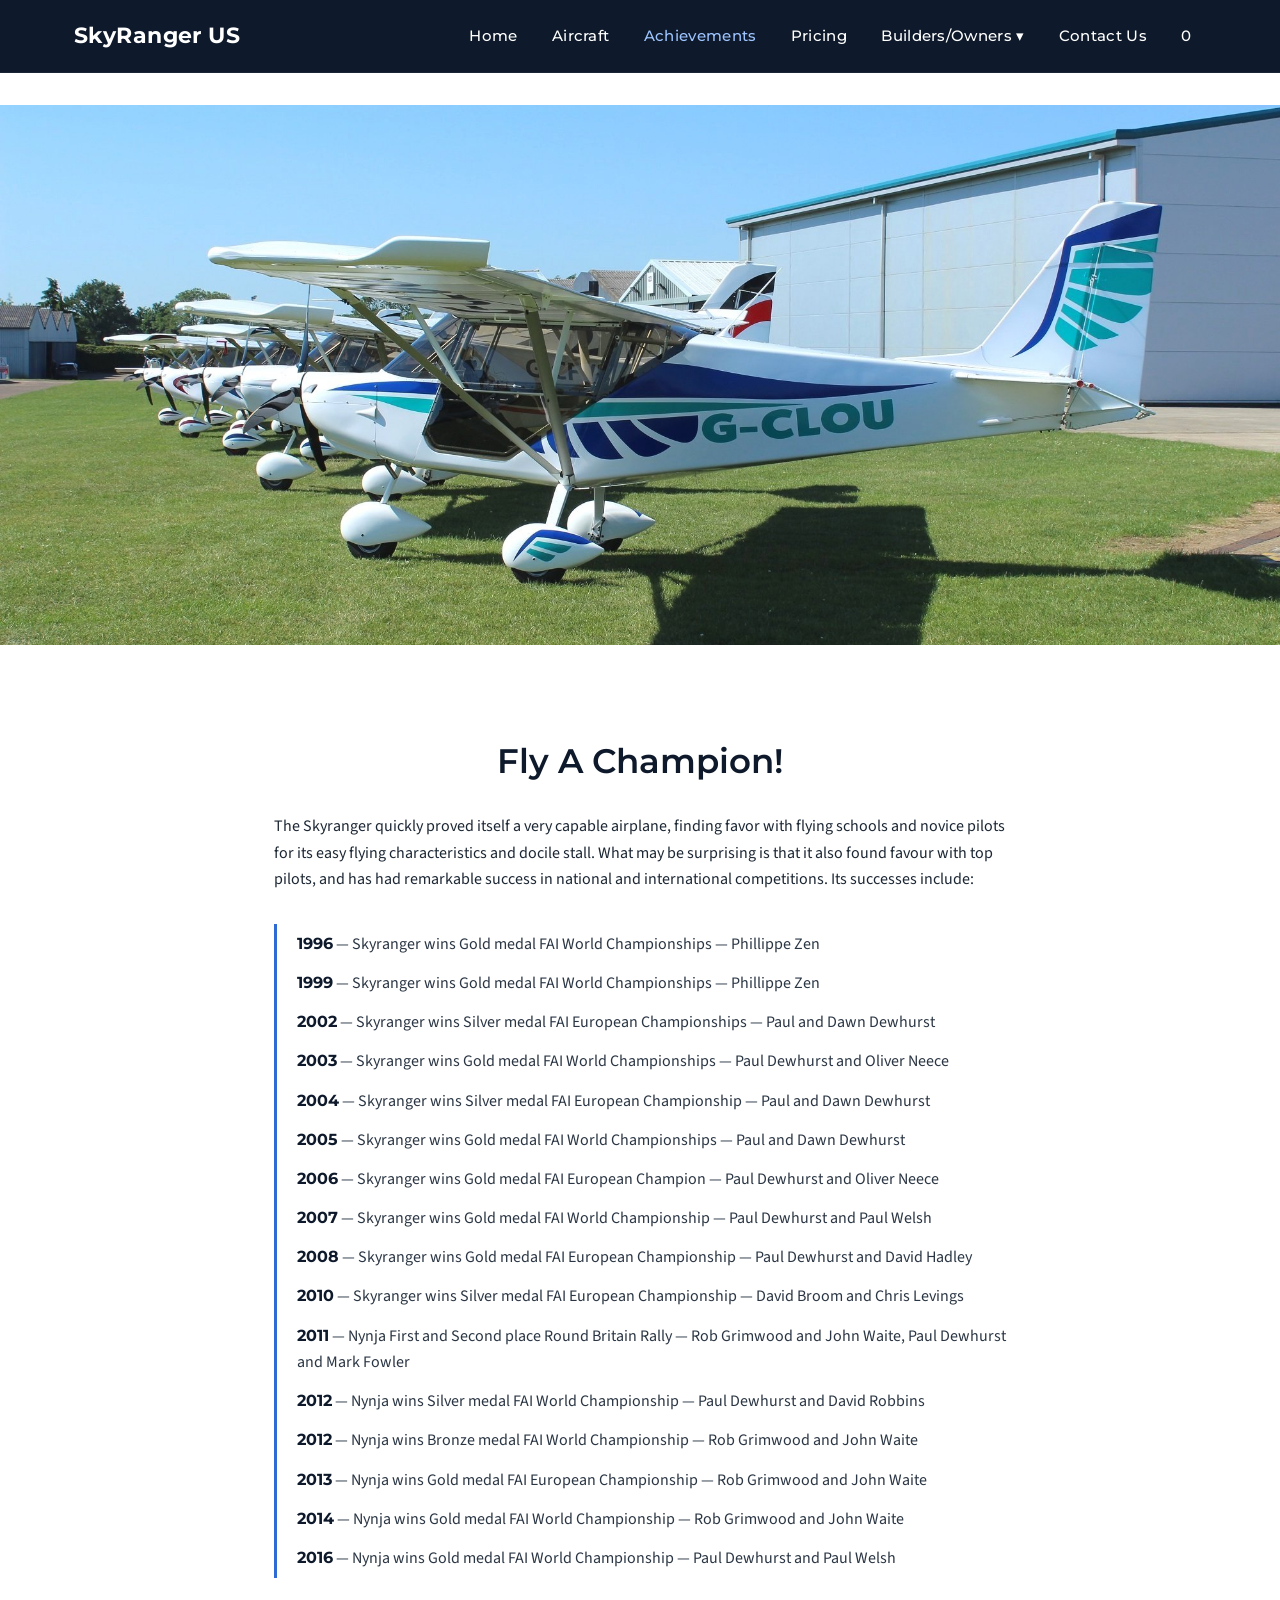
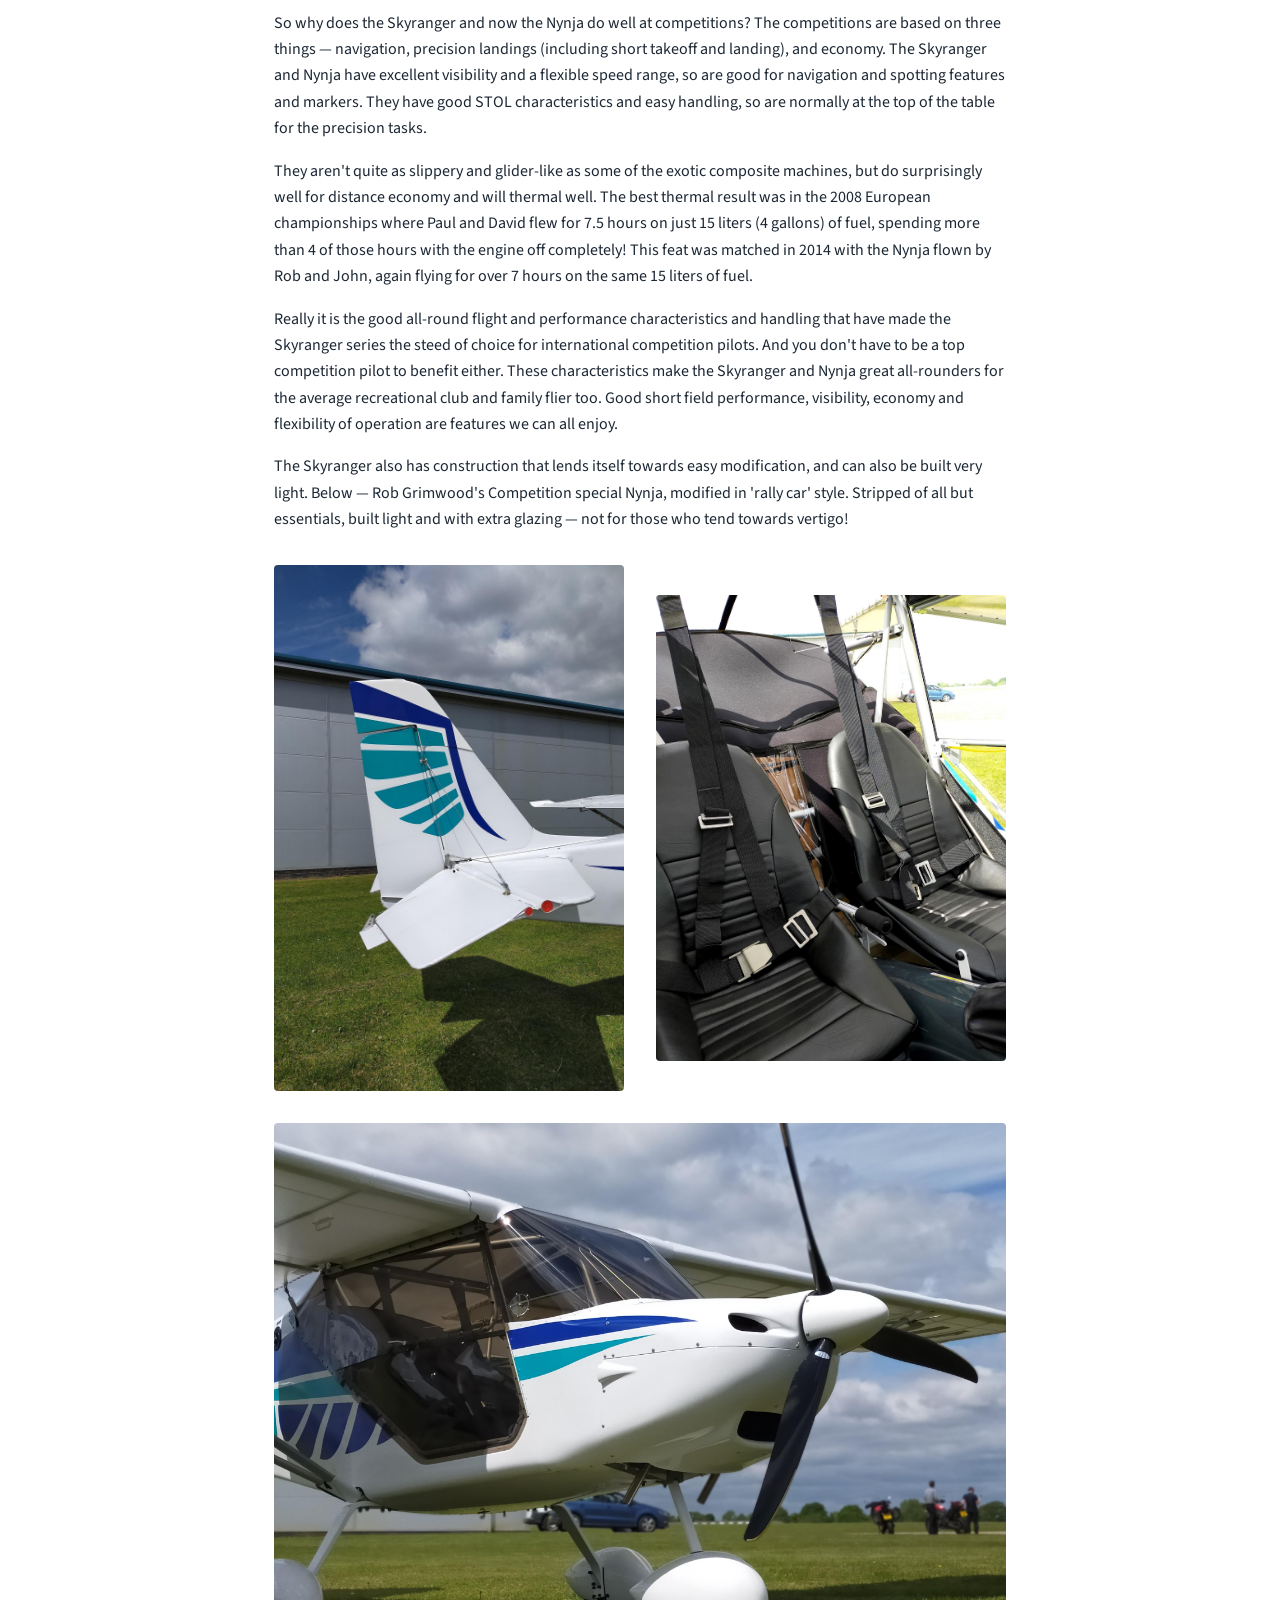
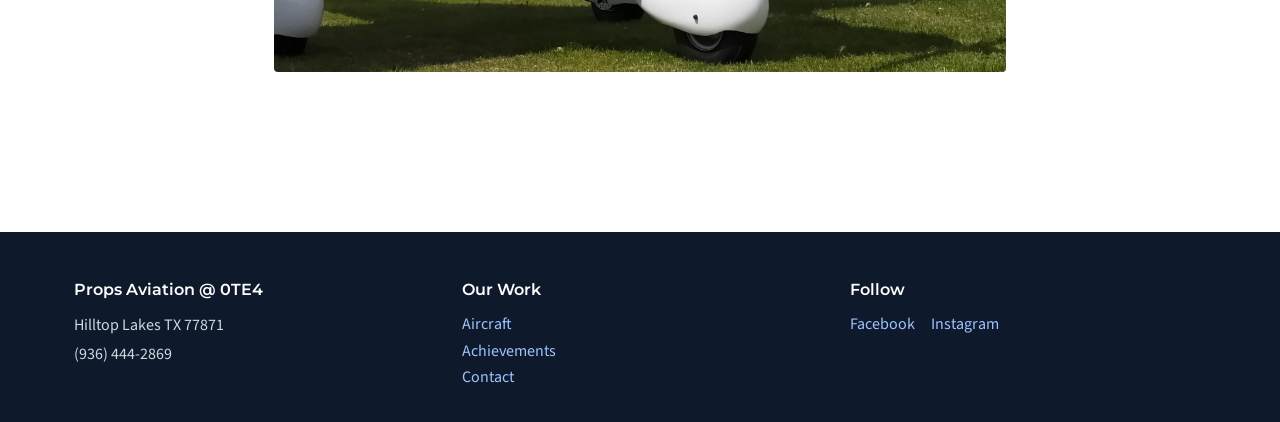
==== achievements.html @ 7553a9bb "Initial SkyRanger US website" ====
<!DOCTYPE html>
<html lang="en">
<head>
<meta charset="UTF-8">
<meta name="viewport" content="width=device-width, initial-scale=1.0">
<title>Achievements — SkyRanger US</title>
  <link rel="icon" type="image/png" sizes="32x32" href="assets/favicon.png">
  <link rel="apple-touch-icon" href="assets/favicon.png">
<link rel="stylesheet" href="assets/style.css?v=4">
</head>
<body>

<nav class="navbar">
  <div class="nav-inner">
    <a href="index.html" class="logo">SkyRanger US</a>
    <button class="nav-hamburger" aria-label="Menu"><span></span><span></span><span></span></button>
    <ul class="nav-links">
      <li><a href="index.html">Home</a></li>
      <li><a href="aircraft.html">Aircraft</a></li>
      <li><a href="achievements.html">Achievements</a></li>
      <li><a href="configure.html">Pricing</a></li>
      <li class="dropdown">
        <span>Builders/Owners ▾</span>
        <ul class="submenu">
          <li><a href="builder-logs.html">Builder Logs</a></li>
          <li><a href="videos.html">Videos</a></li>
          <li><a href="demo-skyranger-ninja.html">Demo Skyranger Ninja</a></li>
          <li><a href="dick-halls-v-max.html">Dick Hall's V-MAX</a></li>
        </ul>
      </li>
      <li><a href="contact-us.html">Contact Us</a></li>
      <li><a href="#" class="cart">0</a></li>
    </ul>
  </div>
</nav>

<section class="img-wide" style="padding:0;">
  <img src="assets/IMG_8599.jpg" alt="SkyRanger champion" style="width:100%;border-radius:0;">
</section>

<section class="section">
  <div class="container section-narrow">
    <h2 class="section-title">Fly A Champion!</h2>

    <p>The Skyranger quickly proved itself a very capable airplane, finding favor with flying schools and novice pilots for its easy flying characteristics and docile stall. What may be surprising is that it also found favour with top pilots, and has had remarkable success in national and international competitions. Its successes include:</p>

    <ul class="medals">
      <li><strong>1996</strong> — Skyranger wins Gold medal FAI World Championships — Phillippe Zen</li>
      <li><strong>1999</strong> — Skyranger wins Gold medal FAI World Championships — Phillippe Zen</li>
      <li><strong>2002</strong> — Skyranger wins Silver medal FAI European Championships — Paul and Dawn Dewhurst</li>
      <li><strong>2003</strong> — Skyranger wins Gold medal FAI World Championships — Paul Dewhurst and Oliver Neece</li>
      <li><strong>2004</strong> — Skyranger wins Silver medal FAI European Championship — Paul and Dawn Dewhurst</li>
      <li><strong>2005</strong> — Skyranger wins Gold medal FAI World Championships — Paul and Dawn Dewhurst</li>
      <li><strong>2006</strong> — Skyranger wins Gold medal FAI European Champion — Paul Dewhurst and Oliver Neece</li>
      <li><strong>2007</strong> — Skyranger wins Gold medal FAI World Championship — Paul Dewhurst and Paul Welsh</li>
      <li><strong>2008</strong> — Skyranger wins Gold medal FAI European Championship — Paul Dewhurst and David Hadley</li>
      <li><strong>2010</strong> — Skyranger wins Silver medal FAI European Championship — David Broom and Chris Levings</li>
      <li><strong>2011</strong> — Nynja First and Second place Round Britain Rally — Rob Grimwood and John Waite, Paul Dewhurst and Mark Fowler</li>
      <li><strong>2012</strong> — Nynja wins Silver medal FAI World Championship — Paul Dewhurst and David Robbins</li>
      <li><strong>2012</strong> — Nynja wins Bronze medal FAI World Championship — Rob Grimwood and John Waite</li>
      <li><strong>2013</strong> — Nynja wins Gold medal FAI European Championship — Rob Grimwood and John Waite</li>
      <li><strong>2014</strong> — Nynja wins Gold medal FAI World Championship — Rob Grimwood and John Waite</li>
      <li><strong>2016</strong> — Nynja wins Gold medal FAI World Championship — Paul Dewhurst and Paul Welsh</li>
    </ul>

    <p>So why does the Skyranger and now the Nynja do well at competitions? The competitions are based on three things — navigation, precision landings (including short takeoff and landing), and economy. The Skyranger and Nynja have excellent visibility and a flexible speed range, so are good for navigation and spotting features and markers. They have good STOL characteristics and easy handling, so are normally at the top of the table for the precision tasks.</p>

    <p>They aren't quite as slippery and glider-like as some of the exotic composite machines, but do surprisingly well for distance economy and will thermal well. The best thermal result was in the 2008 European championships where Paul and David flew for 7.5 hours on just 15 liters (4 gallons) of fuel, spending more than 4 of those hours with the engine off completely! This feat was matched in 2014 with the Nynja flown by Rob and John, again flying for over 7 hours on the same 15 liters of fuel.</p>

    <p>Really it is the good all-round flight and performance characteristics and handling that have made the Skyranger series the steed of choice for international competition pilots. And you don't have to be a top competition pilot to benefit either. These characteristics make the Skyranger and Nynja great all-rounders for the average recreational club and family flier too. Good short field performance, visibility, economy and flexibility of operation are features we can all enjoy.</p>

    <p>The Skyranger also has construction that lends itself towards easy modification, and can also be built very light. Below — Rob Grimwood's Competition special Nynja, modified in 'rally car' style. Stripped of all but essentials, built light and with extra glazing — not for those who tend towards vertigo!</p>

    <div class="two-col mt-2">
      <img src="assets/11.jpg" alt="Rob Grimwood's competition Nynja">
      <img src="assets/5.jpg" alt="Competition Nynja detail">
    </div>
    <div class="img-wide">
      <img src="assets/22.jpg" alt="Competition Nynja">
    </div>
  </div>
</section>

<footer class="site-footer">
  <div class="container">
    <div>
      <h4>Props Aviation @ 0TE4</h4>
      <div class="addr">
        Hilltop Lakes TX 77871<br>
        (936) 444-2869
      </div>
    </div>
    <div>
      <h4>Our Work</h4>
      <a href="aircraft.html">Aircraft</a><br>
      <a href="achievements.html">Achievements</a><br>
      <a href="contact-us.html">Contact</a>
    </div>
    <div>
      <h4>Follow</h4>
      <div class="social">
        <a href="https://www.facebook.com/skyrangerus" target="_blank" rel="noopener">Facebook</a>
        <a href="https://www.instagram.com/skyrangerus/" target="_blank" rel="noopener">Instagram</a>
      </div>
    </div>
  </div>
</footer>

<script src="assets/main.js"></script>
</body>
</html>
---- assets/style.css ----
/* ============================================
   SkyRanger US — clean Squarespace-style
   ============================================ */

@import url('https://fonts.googleapis.com/css2?family=Montserrat:wght@400;500;600;700&family=Source+Sans+3:wght@300;400;500;600;700&display=swap');

*, *::before, *::after { box-sizing: border-box; margin: 0; padding: 0; }

:root {
  --navy:        #0e1a2b;
  --navy-2:      #16233a;
  --accent:      #2f6bd3;
  --accent-dark: #22509f;
  --text:        #1c2734;
  --muted:       #5b6775;
  --line:        #e4e8ee;
  --bg:          #ffffff;
  --bg-alt:      #f6f7f9;
  --font-head:   'Montserrat', sans-serif;
  --font-body:   'Source Sans 3', 'Source Sans Pro', sans-serif;
  --max-w:       1180px;
  --radius:      4px;
  --shadow:      0 6px 24px rgba(14,26,43,0.10);
}

html { scroll-behavior: smooth; font-size: 16px; }
body {
  font-family: var(--font-body);
  color: var(--text);
  background: var(--bg);
  line-height: 1.65;
  -webkit-font-smoothing: antialiased;
}

img { display: block; max-width: 100%; height: auto; }

/* Sensible caps so images can't overflow the viewport on any device */
.section img,
.container img { max-width: 100%; height: auto; }
.section img:not(.raw):not(.gallery img) { max-height: 70vh; object-fit: contain; margin-left: auto; margin-right: auto; }

/* Content-flow images centered */
.content-img {
  display: block;
  max-width: 100%;
  max-height: 60vh;
  width: auto;
  height: auto;
  margin: 1.5rem auto;
  object-fit: contain;
}

a { color: var(--accent); text-decoration: none; transition: color 0.2s; }
a:hover { color: var(--accent-dark); }

ul, ol { list-style: none; }

h1, h2, h3, h4, h5 {
  font-family: var(--font-head);
  font-weight: 600;
  line-height: 1.2;
  color: var(--navy);
  letter-spacing: 0;
}
h1 { font-size: clamp(2rem, 4.5vw, 3rem); font-weight: 700; }
h2 { font-size: clamp(1.5rem, 3vw, 2.1rem); }
h3 { font-size: clamp(1.2rem, 2.2vw, 1.55rem); }
h4 { font-size: 1.1rem; }

p { margin-bottom: 1rem; }
p:last-child { margin-bottom: 0; }

.container { width: 100%; max-width: var(--max-w); margin: 0 auto; padding: 0 1.5rem; }

/* ---- Navbar ---- */
.navbar {
  position: sticky;
  top: 0;
  z-index: 100;
  background: var(--navy);
  color: #fff;
  border-bottom: 1px solid rgba(255,255,255,0.05);
}
.nav-inner {
  max-width: var(--max-w);
  margin: 0 auto;
  padding: 0 1.5rem;
  display: flex;
  align-items: center;
  justify-content: space-between;
  min-height: 72px;
}
.logo {
  font-family: var(--font-head);
  font-size: 1.35rem;
  font-weight: 700;
  color: #fff;
  letter-spacing: 0.02em;
}
.logo:hover { color: #fff; opacity: 0.85; }

.nav-links {
  display: flex;
  gap: 0.35rem;
  align-items: center;
  list-style: none;
}
.nav-links li { position: relative; }
.nav-links > li > a,
.nav-links > li > span {
  display: block;
  color: #fff;
  padding: 0.6rem 0.9rem;
  font-size: 0.95rem;
  font-weight: 500;
  font-family: var(--font-head);
  letter-spacing: 0.02em;
  cursor: pointer;
  transition: color 0.2s;
}
.nav-links > li > a:hover,
.nav-links > li > span:hover { color: #9dc4ff; }
.nav-links > li > a.active { color: #9dc4ff; }

.dropdown > .submenu {
  position: absolute;
  top: 100%;
  left: 0;
  min-width: 240px;
  background: var(--navy-2);
  padding: 0.5rem 0;
  border-top: 2px solid var(--accent);
  opacity: 0;
  visibility: hidden;
  transform: translateY(-4px);
  transition: opacity 0.18s ease, transform 0.18s ease, visibility 0.18s;
  box-shadow: var(--shadow);
  z-index: 10;
}
.dropdown:hover > .submenu,
.dropdown:focus-within > .submenu { opacity: 1; visibility: visible; transform: translateY(0); }
.submenu li a {
  display: block;
  padding: 0.55rem 1.1rem;
  color: #fff;
  font-family: var(--font-head);
  font-size: 0.9rem;
  font-weight: 500;
}
.submenu li a:hover { background: rgba(255,255,255,0.06); color: #9dc4ff; }

.cart { display: none; } /* No store — hide cart placeholder */

.nav-hamburger {
  display: none;
  flex-direction: column;
  gap: 4px;
  background: none;
  border: 0;
  cursor: pointer;
  padding: 8px;
}
.nav-hamburger span { display: block; width: 24px; height: 2px; background: #fff; transition: 0.2s; }

/* ---- Hero ---- */
/* ---- Hero uses <img> for proper aspect scaling ---- */
.hero {
  position: relative;
  width: 100%;
  color: #fff;
  overflow: hidden;
  background: var(--navy);
}
.hero-img {
  display: block;
  width: 100%;
  height: auto;
  max-height: 75vh;
  object-fit: contain;
  background: var(--navy);
}
.hero-content {
  position: absolute;
  inset: 0;
  z-index: 2;
  display: flex;
  flex-direction: column;
  align-items: center;
  justify-content: center;
  text-align: center;
  padding: 2rem 1.5rem;
  background: linear-gradient(rgba(10,20,35,0.20), rgba(10,20,35,0.55));
}

/* Variant: pin caption to bottom of hero image */
.hero.hero-bottom .hero-content {
  justify-content: flex-end;
  padding-bottom: 1.75rem;
  background: linear-gradient(rgba(10,20,35,0.00) 40%, rgba(10,20,35,0.70) 100%);
}
@media (max-width: 620px) {
  .hero-img { max-height: 45vh; }
  .hero-content { padding: 1.5rem 1rem; }
  .hero .subhead { font-size: 1rem; }
}
.hero-content .inner { max-width: 900px; }
.hero h1 { color: #fff; text-shadow: 0 2px 12px rgba(0,0,0,0.35); margin-bottom: 0.9rem; }
.hero .subhead { font-size: 1.15rem; font-weight: 400; opacity: 0.95; }

/* ---- Sections ---- */
section.section { padding: 4rem 0; }
section.section.alt { background: var(--bg-alt); }
.section-narrow { max-width: 780px; margin: 0 auto; }
.section-title { text-align: center; margin-bottom: 2rem; }

.lead {
  font-size: 1.1rem;
  line-height: 1.7;
  color: #33404e;
  margin-bottom: 1.5rem;
}

.feature-list {
  list-style: none;
  display: grid;
  grid-template-columns: repeat(auto-fit, minmax(240px, 1fr));
  gap: 0.6rem 1.5rem;
  margin: 1.5rem 0 2rem;
  font-size: 1.05rem;
}
.feature-list li {
  padding-left: 1.5rem;
  position: relative;
  font-weight: 500;
}
.feature-list li::before {
  content: "✈";
  color: var(--accent);
  position: absolute;
  left: 0;
  top: 0;
}

.callout {
  text-align: center;
  padding: 2rem 1rem;
  font-family: var(--font-head);
  font-size: clamp(1.3rem, 2.6vw, 1.9rem);
  font-weight: 600;
  color: var(--navy);
  border-top: 1px solid var(--line);
  border-bottom: 1px solid var(--line);
  margin: 2rem 0;
}

/* ---- Image blocks ---- */
.img-wide { margin: 2rem 0; }
.img-wide img {
  width: 100%;
  max-height: 60vh;
  object-fit: cover;
  border-radius: var(--radius);
}
@media (max-width: 760px) { .img-wide img { max-height: 45vh; } }

.two-col {
  display: grid;
  grid-template-columns: 1fr 1fr;
  gap: 2rem;
  align-items: center;
  margin: 2rem 0;
}
.two-col img {
  border-radius: var(--radius);
  width: 100%;
  max-height: 380px;
  object-fit: cover;
}
@media (max-width: 760px) { .two-col { grid-template-columns: 1fr; } }

/* ---- Buttons ---- */
.btn {
  display: inline-block;
  background: var(--accent);
  color: #fff;
  padding: 0.75rem 1.6rem;
  font-family: var(--font-head);
  font-size: 1rem;
  font-weight: 600;
  border: 0;
  border-radius: var(--radius);
  cursor: pointer;
  transition: background 0.2s, transform 0.15s;
  letter-spacing: 0.02em;
}
.btn:hover { background: var(--accent-dark); color: #fff; }
.btn.big { padding: 1rem 2.2rem; font-size: 1.05rem; }
.btn.ghost { background: transparent; color: var(--accent); border: 1px solid var(--accent); }
.btn.ghost:hover { background: var(--accent); color: #fff; }

/* ---- Specs table ---- */
.specs {
  display: grid;
  grid-template-columns: 1fr 1fr;
  gap: 0.35rem 2rem;
  margin: 1.5rem 0 2rem;
  border-top: 1px solid var(--line);
  padding-top: 1.2rem;
}
.specs div { display: flex; justify-content: space-between; padding: 0.5rem 0; border-bottom: 1px solid var(--line); }
.specs div span:first-child { color: var(--muted); }
.specs div span:last-child { font-weight: 600; }
@media (max-width: 760px) { .specs { grid-template-columns: 1fr; } }

/* ---- Downloads ---- */
.downloads {
  display: grid;
  grid-template-columns: repeat(auto-fit, minmax(220px, 1fr));
  gap: 1rem;
  margin: 2rem 0;
}
.downloads a {
  display: block;
  padding: 1.1rem 1.2rem;
  background: var(--navy);
  color: #fff;
  border-radius: var(--radius);
  font-family: var(--font-head);
  font-weight: 600;
  text-align: center;
  transition: background 0.2s;
}
.downloads a:hover { background: var(--accent); color: #fff; }
.downloads a::before { content: "📄 "; margin-right: 0.3rem; }

/* ---- Achievements timeline ---- */
.medals {
  margin: 2rem 0;
  border-left: 3px solid var(--accent);
  padding-left: 1.25rem;
}
.medals li {
  padding: 0.4rem 0;
  font-size: 1rem;
  color: #2b3644;
}
.medals li strong { color: var(--navy); font-family: var(--font-head); }

/* ---- Pricing simple ---- */
.pricing-simple {
  text-align: center;
  padding: 4rem 1.5rem;
}
.pricing-simple p { font-size: 1.15rem; margin-bottom: 2rem; color: var(--muted); }

/* ---- Configurator ---- */
.configurator {
  display: grid;
  grid-template-columns: 1fr 340px;
  gap: 2rem;
  align-items: start;
}
@media (max-width: 900px) { .configurator { grid-template-columns: 1fr; } }

.cfg-header {
  background: var(--bg-alt);
  padding: 1.25rem 1.5rem;
  border-left: 4px solid var(--accent);
  margin-bottom: 2rem;
  font-size: 0.95rem;
  color: #33404e;
}

.cfg-section {
  margin-bottom: 2.2rem;
  padding-bottom: 1.5rem;
  border-bottom: 1px solid var(--line);
}
.cfg-section h3 {
  font-size: 1.3rem;
  margin-bottom: 1rem;
  padding-bottom: 0.5rem;
  border-bottom: 2px solid var(--accent);
  display: inline-block;
}
.cfg-options { display: flex; flex-direction: column; gap: 0.25rem; }
.cfg-option {
  display: flex;
  align-items: center;
  gap: 0.75rem;
  padding: 0.45rem 0.75rem;
  border: 1px solid var(--line);
  border-radius: var(--radius);
  cursor: pointer;
  transition: border-color 0.15s, background 0.15s;
  background: #fff;
  line-height: 1.3;
}
.cfg-option:hover { border-color: var(--accent); }
.cfg-option input {
  width: 18px; height: 18px;
  accent-color: var(--accent);
  cursor: pointer;
  flex-shrink: 0;
}
.cfg-option .name {
  flex: 1;
  font-weight: 500;
  color: var(--navy);
}
.cfg-option .price {
  font-family: var(--font-head);
  font-weight: 600;
  color: var(--accent);
}
.cfg-option.disabled { opacity: 0.4; cursor: not-allowed; }
.cfg-option.disabled input { cursor: not-allowed; }
.cfg-option .tag {
  font-size: 0.75rem;
  background: #edf1fa;
  color: var(--accent-dark);
  padding: 0.15rem 0.5rem;
  border-radius: 3px;
  margin-left: 0.5rem;
  font-weight: 600;
}

.cfg-summary {
  position: sticky;
  top: 90px;
  background: var(--navy);
  color: #fff;
  border-radius: var(--radius);
  padding: 1.5rem;
  box-shadow: var(--shadow);
}
.cfg-summary h3 { color: #fff; margin-bottom: 1rem; border-bottom: 2px solid var(--accent); padding-bottom: 0.5rem; }
.cfg-summary .items {
  min-height: 80px;
  max-height: 340px;
  overflow-y: auto;
  margin-bottom: 1rem;
  padding-right: 4px;
}
.cfg-summary .items .row {
  display: flex;
  justify-content: space-between;
  font-size: 0.9rem;
  padding: 0.4rem 0;
  border-bottom: 1px solid rgba(255,255,255,0.1);
  gap: 0.5rem;
}
.cfg-summary .items .row span:first-child { flex: 1; }
.cfg-summary .items .row .price { color: #9dc4ff; font-weight: 600; white-space: nowrap; }
.cfg-summary .empty { opacity: 0.6; font-style: italic; text-align: center; padding: 1.5rem 0; }
.cfg-summary .total {
  display: flex;
  justify-content: space-between;
  font-family: var(--font-head);
  font-weight: 700;
  font-size: 1.4rem;
  padding-top: 1rem;
  border-top: 2px solid var(--accent);
  margin-bottom: 1rem;
}
.cfg-summary .btn { display: block; text-align: center; width: 100%; }
.cfg-summary .note { font-size: 0.78rem; opacity: 0.7; margin-top: 0.8rem; text-align: center; }

/* ---- Gallery ---- */
.gallery {
  display: grid;
  grid-template-columns: repeat(auto-fill, minmax(220px, 1fr));
  gap: 0.75rem;
  margin: 2rem 0;
}
.gallery a { display: block; overflow: hidden; border-radius: var(--radius); background: #eee; }
.gallery img { width: 100%; height: 200px; object-fit: cover; transition: transform 0.3s; }
@media (max-width: 760px) {
  .gallery { grid-template-columns: repeat(auto-fill, minmax(150px, 1fr)); gap: 0.5rem; }
  .gallery img { height: 140px; }
}
.gallery a:hover img { transform: scale(1.03); }

.build-entry {
  padding: 1.5rem 0;
  border-bottom: 1px solid var(--line);
}
.build-entry:last-child { border-bottom: 0; }
.build-entry .date {
  font-family: var(--font-head);
  color: var(--accent);
  font-weight: 600;
  font-size: 0.95rem;
  margin-bottom: 0.5rem;
}

/* ---- Videos ---- */
.video-list {
  display: grid;
  grid-template-columns: repeat(auto-fit, minmax(320px, 1fr));
  gap: 2rem;
  margin: 2rem 0;
}
.video-card { background: #fff; }
.video-card a { display: block; position: relative; }
.video-card img { width: 100%; max-height: 260px; object-fit: cover; border-radius: var(--radius); }
.video-card .play {
  position: absolute; inset: 0;
  display: flex; align-items: center; justify-content: center;
  color: #fff; font-size: 3rem;
  background: rgba(0,0,0,0.15);
  transition: background 0.2s;
  border-radius: var(--radius);
}
.video-card a:hover .play { background: rgba(0,0,0,0.35); }
.video-card .meta { font-size: 0.85rem; color: var(--muted); margin-top: 1rem; }
.video-card h4 { margin: 0.4rem 0 0.6rem; }

/* ---- Contact ---- */
.contact-grid {
  display: grid;
  grid-template-columns: 1fr 1fr;
  gap: 3rem;
  margin: 2rem 0;
}
@media (max-width: 760px) { .contact-grid { grid-template-columns: 1fr; } }
.contact-block h3 { margin-bottom: 1rem; }
.contact-block .person {
  padding: 1rem 0;
  border-bottom: 1px solid var(--line);
}
.contact-block .person:last-child { border-bottom: 0; }
.contact-block .person strong { display: block; font-size: 1.1rem; color: var(--navy); }

/* ---- Forms ---- */
.form-block { margin: 2rem 0; }
.form-block label {
  display: block;
  font-family: var(--font-head);
  font-size: 0.9rem;
  font-weight: 500;
  color: var(--navy);
  margin-bottom: 0.35rem;
  margin-top: 1rem;
}
.form-block label .req { color: var(--accent); }
.form-block input,
.form-block textarea {
  width: 100%;
  padding: 0.75rem 0.9rem;
  border: 1px solid var(--line);
  border-radius: var(--radius);
  font: inherit;
  background: #fff;
  transition: border-color 0.2s;
}
.form-block input:focus,
.form-block textarea:focus { outline: none; border-color: var(--accent); }
.form-block textarea { min-height: 120px; resize: vertical; }
.form-block .form-row {
  display: grid;
  grid-template-columns: 1fr 1fr;
  gap: 1rem;
}
@media (max-width: 620px) { .form-block .form-row { grid-template-columns: 1fr; } }

/* ---- Footer ---- */
footer.site-footer {
  background: var(--navy);
  color: #cfd6e0;
  padding: 3rem 0 2rem;
  margin-top: 4rem;
}
footer.site-footer .container {
  display: grid;
  grid-template-columns: 1fr 1fr 1fr;
  gap: 2rem;
}
@media (max-width: 760px) { footer.site-footer .container { grid-template-columns: 1fr; text-align: center; } }
footer.site-footer h4 { color: #fff; margin-bottom: 0.75rem; font-size: 1rem; }
footer.site-footer a { color: #9dc4ff; }
footer.site-footer a:hover { color: #fff; }
footer.site-footer .addr { line-height: 1.8; }
footer.site-footer .social {
  display: flex; gap: 1rem;
}
@media (max-width: 760px) { footer.site-footer .social { justify-content: center; } }

/* ---- Utilities ---- */
.text-center { text-align: center; }
.mt-2 { margin-top: 2rem; }
.mb-2 { margin-bottom: 2rem; }
.small { font-size: 0.9rem; color: var(--muted); }

/* Extra mobile polish */
@media (max-width: 620px) {
  section.section { padding: 2.5rem 0; }
  .container { padding: 0 1rem; }
  h1 { font-size: clamp(1.7rem, 6vw, 2.2rem); }
  h2 { font-size: clamp(1.3rem, 5vw, 1.7rem); }
  .lead { font-size: 1rem; }
  .feature-list { grid-template-columns: 1fr; font-size: 1rem; }
  .callout { font-size: 1.15rem; padding: 1.5rem 0.5rem; }
  .btn.big { padding: 0.85rem 1.6rem; font-size: 1rem; }
  .cfg-summary { position: static; margin-top: 2rem; }
}

/* Prevent horizontal scroll on any device */
html, body { overflow-x: hidden; max-width: 100%; }

/* ---- Responsive ---- */
@media (max-width: 900px) {
  .nav-hamburger { display: flex; }
  .nav-inner { min-height: 60px; }
  .logo { font-size: 1.15rem; }
  .nav-links {
    position: absolute;
    top: 100%;
    left: 0; right: 0;
    background: var(--navy);
    flex-direction: column;
    align-items: stretch;
    padding: 0.5rem 0;
    max-height: 0;
    overflow: hidden;
    transition: max-height 0.3s;
    gap: 0;
  }
  .nav-links.open { max-height: 90vh; overflow-y: auto; }
  .nav-links > li { border-bottom: 1px solid rgba(255,255,255,0.08); }
  .nav-links > li > a,
  .nav-links > li > span { padding: 0.75rem 1.5rem; }
  .dropdown > .submenu {
    position: static;
    opacity: 1;
    visibility: visible;
    transform: none;
    box-shadow: none;
    background: var(--navy-2);
    padding: 0;
    display: none;
    border-top: 0;
  }
  .dropdown.open > .submenu { display: block; }
  .submenu li a { padding: 0.6rem 2.5rem; }
  .cart { border-left: 0; }
}
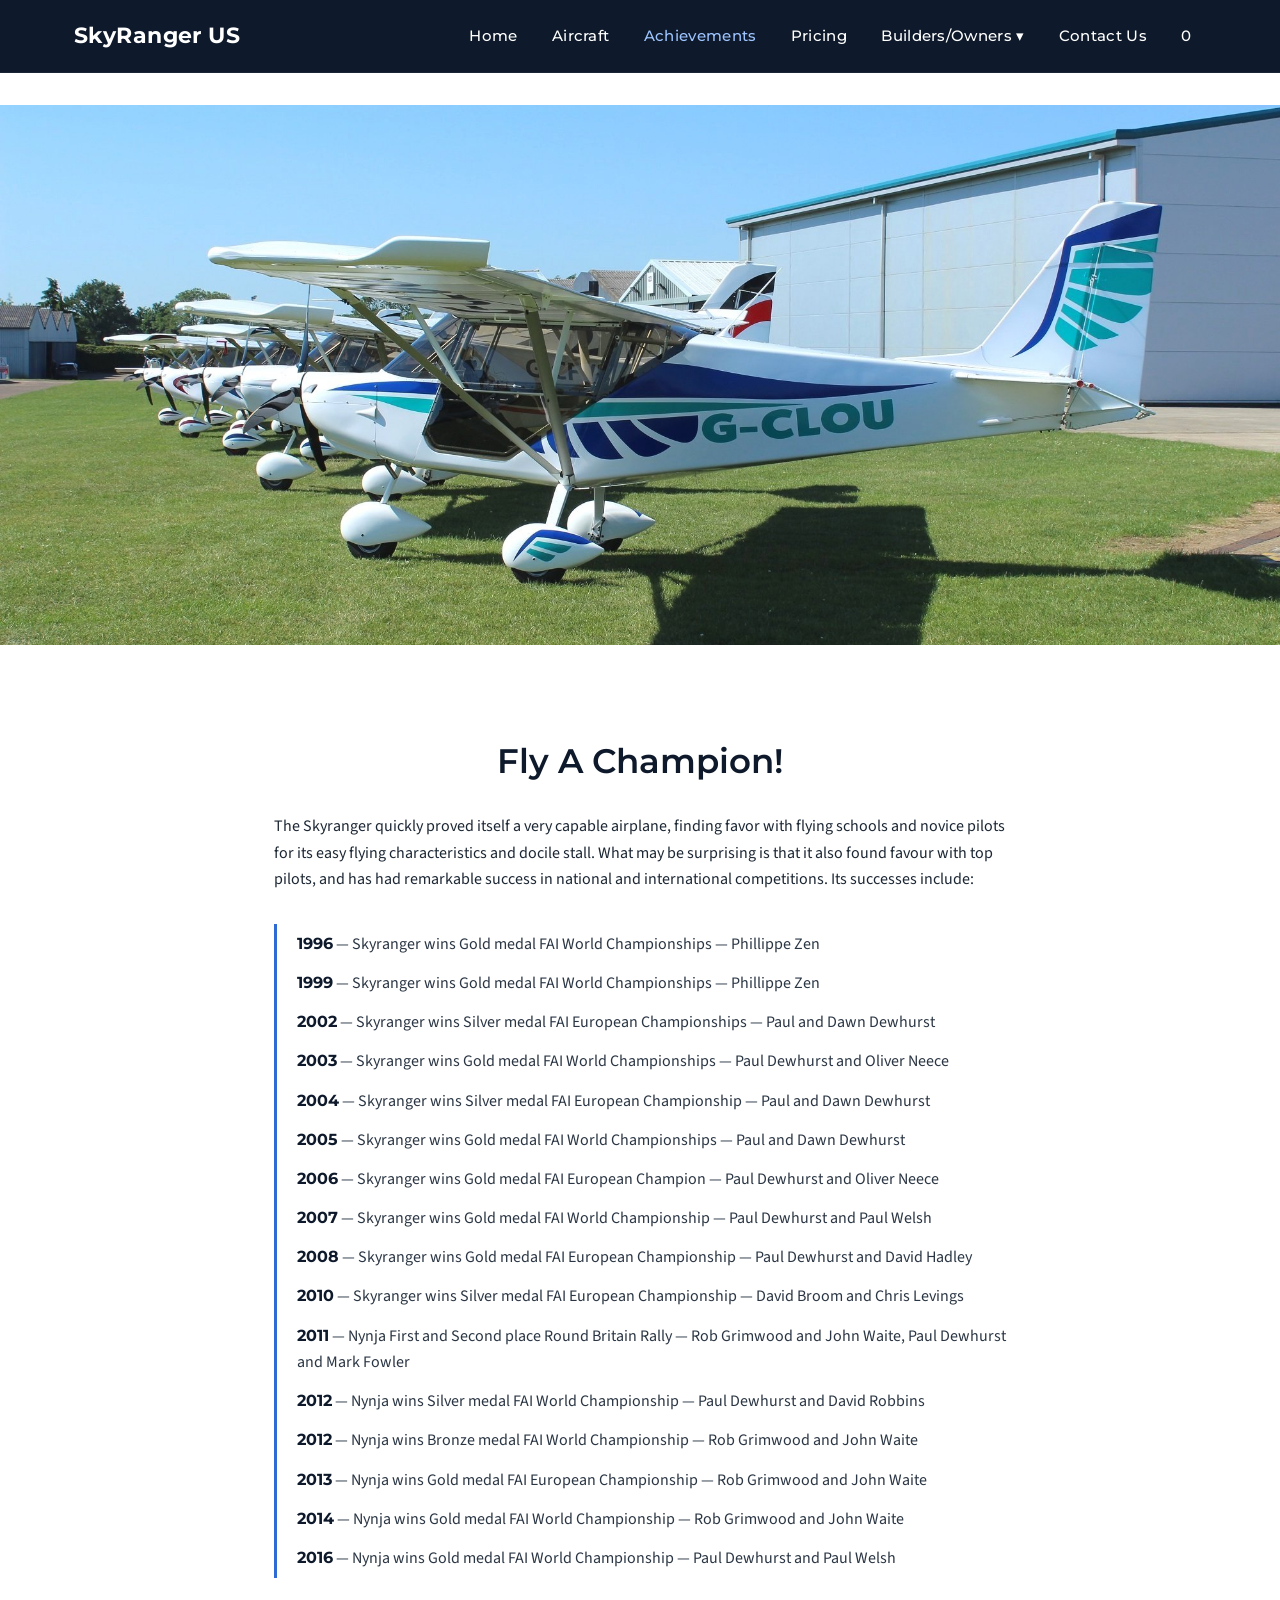
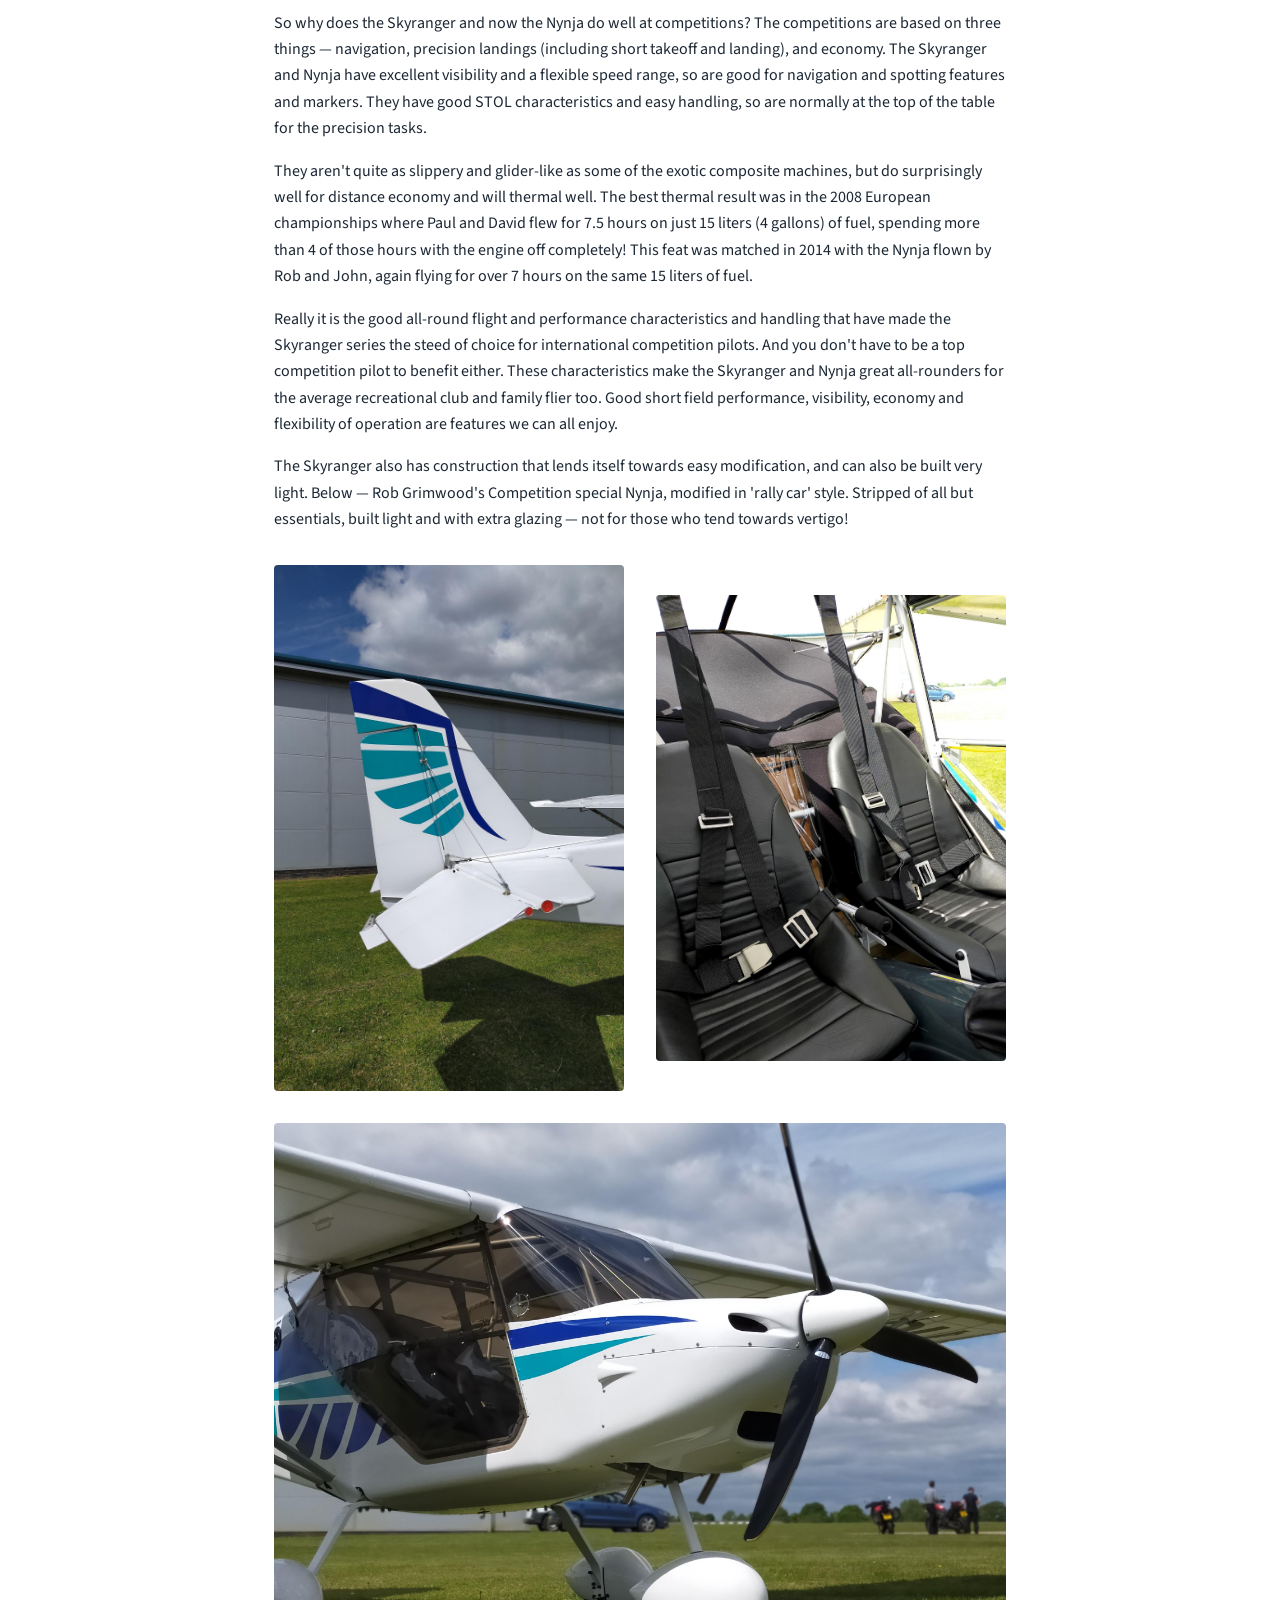
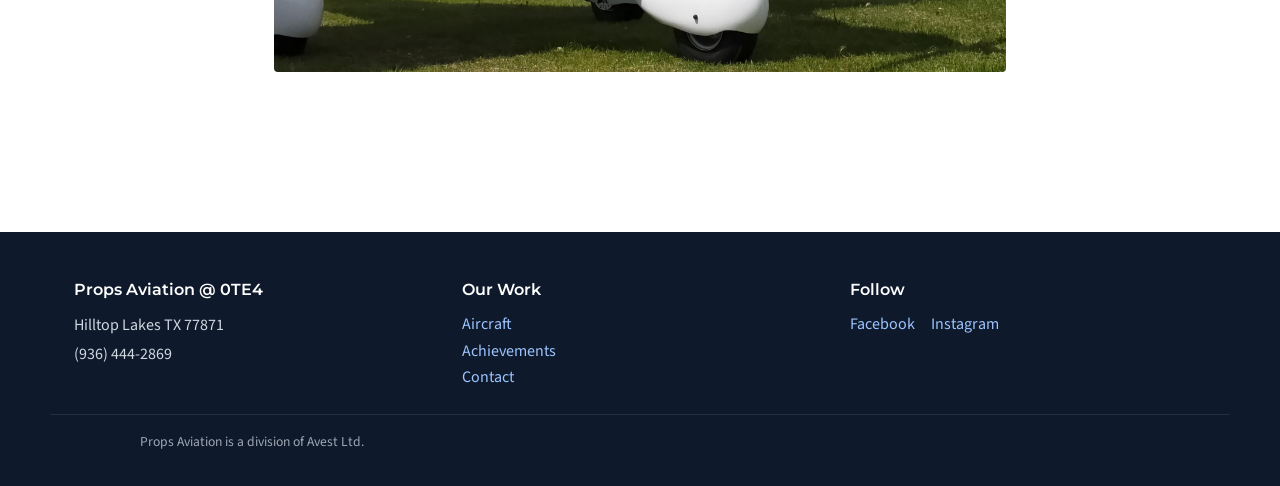
==== commit 1e0e4499: "Add 'Props Aviation is a division of Avest Ltd.' footer note to all pages Applied to: index, aircraf" ====
--- a/achievements.html
+++ b/achievements.html
@@ -4,9 +4,21 @@
 <meta charset="UTF-8">
 <meta name="viewport" content="width=device-width, initial-scale=1.0">
 <title>Achievements — SkyRanger US</title>
-  <link rel="icon" type="image/png" sizes="32x32" href="assets/favicon.png">
-  <link rel="apple-touch-icon" href="assets/favicon.png">
+  <link rel="icon" href="assets/favicon.ico" sizes="any">
+  <link rel="icon" type="image/png" sizes="16x16" href="assets/favicon-16.png">
+  <link rel="icon" type="image/png" sizes="32x32" href="assets/favicon-32.png">
+  <link rel="icon" type="image/png" sizes="192x192" href="assets/favicon-192.png">
+  <link rel="icon" type="image/png" sizes="512x512" href="assets/favicon-512.png">
+  <link rel="apple-touch-icon" sizes="180x180" href="assets/favicon-180.png">
 <link rel="stylesheet" href="assets/style.css?v=4">
+<!-- Google tag (gtag.js) -->
+<script async src="https://www.googletagmanager.com/gtag/js?id=G-SRXDN4G9TX"></script>
+<script>
+  window.dataLayer = window.dataLayer || [];
+  function gtag(){dataLayer.push(arguments);}
+  gtag('js', new Date());
+  gtag('config', 'G-SRXDN4G9TX');
+</script>
 </head>
 <body>
 
@@ -104,6 +116,9 @@
       </div>
     </div>
   </div>
+  <div class="container" style="padding-top:1rem;border-top:1px solid rgba(255,255,255,0.12);margin-top:1.5rem;text-align:center;font-size:0.85rem;opacity:0.75;">
+    Props Aviation is a division of Avest Ltd.
+  </div>
 </footer>
 
 <script src="assets/main.js"></script>
--- a/assets/style.css
+++ b/assets/style.css
@@ -415,6 +415,34 @@
 }
 .cfg-option.disabled { opacity: 0.4; cursor: not-allowed; }
 .cfg-option.disabled input { cursor: not-allowed; }
+.cfg-gallery {
+  display: grid;
+  grid-template-columns: repeat(auto-fill, minmax(220px, 1fr));
+  gap: 1.25rem;
+  margin-top: 1.5rem;
+}
+.cfg-gallery figure {
+  margin: 0;
+  background: #fff;
+  border: 1px solid #e5e5e5;
+  border-radius: 6px;
+  overflow: hidden;
+  box-shadow: 0 1px 3px rgba(0,0,0,0.05);
+}
+.cfg-gallery img {
+  width: 100%;
+  height: 180px;
+  object-fit: cover;
+  display: block;
+  background: #f4f4f4;
+}
+.cfg-gallery figcaption {
+  padding: 0.6rem 0.8rem;
+  font-size: 0.9rem;
+  font-weight: 600;
+  text-align: center;
+  color: var(--text, #222);
+}
 .cfg-option .tag {
   font-size: 0.75rem;
   background: #edf1fa;
@@ -435,12 +463,73 @@
   box-shadow: var(--shadow);
 }
 .cfg-summary h3 { color: #fff; margin-bottom: 1rem; border-bottom: 2px solid var(--accent); padding-bottom: 0.5rem; }
+.cfg-summary .items-wrap {
+  position: relative;
+  margin-bottom: 1rem;
+}
 .cfg-summary .items {
   min-height: 80px;
   max-height: 340px;
   overflow-y: auto;
-  margin-bottom: 1rem;
   padding-right: 4px;
+  /* Fade hint at bottom that content continues */
+  mask-image: linear-gradient(to bottom, #000 calc(100% - 24px), transparent 100%);
+  -webkit-mask-image: linear-gradient(to bottom, #000 calc(100% - 24px), transparent 100%);
+}
+.cfg-summary .items.is-at-bottom,
+.cfg-summary .items:not(.is-scrollable) {
+  mask-image: none;
+  -webkit-mask-image: none;
+}
+/* Visible custom scrollbar so users know it scrolls */
+.cfg-summary .items::-webkit-scrollbar { width: 10px; }
+.cfg-summary .items::-webkit-scrollbar-track {
+  background: rgba(255,255,255,0.08);
+  border-radius: 5px;
+}
+.cfg-summary .items::-webkit-scrollbar-thumb {
+  background: var(--accent);
+  border-radius: 5px;
+  border: 2px solid transparent;
+  background-clip: padding-box;
+}
+.cfg-summary .items::-webkit-scrollbar-thumb:hover {
+  background: #fff;
+  background-clip: padding-box;
+  border: 2px solid transparent;
+}
+.cfg-summary .items { scrollbar-color: var(--accent) rgba(255,255,255,0.08); scrollbar-width: thin; }
+.cfg-summary .scroll-hint {
+  position: absolute;
+  left: 0; right: 4px;
+  bottom: 0;
+  display: none;
+  justify-content: center;
+  align-items: center;
+  gap: 0.35rem;
+  padding: 0.35rem 0;
+  font-size: 0.72rem;
+  font-weight: 600;
+  letter-spacing: 0.04em;
+  text-transform: uppercase;
+  color: #fff;
+  background: linear-gradient(to top, rgba(0,0,0,0.55), rgba(0,0,0,0));
+  pointer-events: none;
+  border-radius: 0 0 var(--radius) var(--radius);
+}
+.cfg-summary .items-wrap.is-scrollable .scroll-hint { display: flex; }
+.cfg-summary .items-wrap.is-at-bottom .scroll-hint { opacity: 0; transition: opacity 0.2s; }
+.cfg-summary .scroll-hint::after { content: "▼"; font-size: 0.7rem; animation: cfgScrollBounce 1.4s infinite; }
+
+/* Builder Assist — disabled table cell (used by instrument interlock) */
+.builder-assist-table td.disabled-cell {
+  opacity: 0.4;
+  pointer-events: none;
+  background: rgba(0,0,0,0.03);
+}
+@keyframes cfgScrollBounce {
+  0%, 100% { transform: translateY(0); }
+  50% { transform: translateY(3px); }
 }
 .cfg-summary .items .row {
   display: flex;
@@ -645,3 +734,373 @@
   .submenu li a { padding: 0.6rem 2.5rem; }
   .cart { border-left: 0; }
 }
+
+/* ============================================
+   Dacron Panel Colors — section + modal
+   ============================================ */
+
+/* Section on configure page */
+#dacron-colors-section .dacron-picker-row {
+  display: flex;
+  align-items: center;
+  gap: 1rem;
+  flex-wrap: wrap;
+}
+.btn-choose-dacron {
+  background: var(--accent);
+  color: #fff;
+  border: 0;
+  padding: 0.7rem 1.2rem;
+  border-radius: var(--radius);
+  font-family: var(--font-head);
+  font-weight: 600;
+  font-size: 0.95rem;
+  cursor: pointer;
+  transition: background 0.2s;
+}
+.btn-choose-dacron:hover { background: var(--accent-dark); }
+.dacron-current {
+  font-size: 0.95rem;
+  color: var(--muted);
+  display: flex;
+  align-items: center;
+  gap: 0.5rem;
+  flex-wrap: wrap;
+}
+.dacron-current-label { font-weight: 600; }
+.dacron-current-value.has-selection { color: var(--text); }
+.mini-chip {
+  display: inline-block;
+  width: 18px;
+  height: 18px;
+  border-radius: 3px;
+  border: 1px solid var(--line);
+  vertical-align: middle;
+}
+
+/* Modal */
+.dacron-modal {
+  position: fixed;
+  inset: 0;
+  z-index: 1000;
+  display: none;
+  align-items: center;
+  justify-content: center;
+  padding: 1rem;
+}
+.dacron-modal.open { display: flex; }
+.dacron-modal-backdrop {
+  position: absolute;
+  inset: 0;
+  background: rgba(14, 26, 43, 0.65);
+  cursor: pointer;
+}
+.dacron-modal-panel {
+  position: relative;
+  background: #fff;
+  border-radius: 8px;
+  box-shadow: var(--shadow);
+  max-width: 1000px;
+  width: 100%;
+  max-height: 92vh;
+  display: flex;
+  flex-direction: column;
+  overflow: hidden;
+}
+.dacron-modal-header {
+  display: flex;
+  justify-content: space-between;
+  align-items: center;
+  padding: 1rem 1.25rem;
+  border-bottom: 1px solid var(--line);
+  background: var(--bg-alt);
+}
+.dacron-modal-header h3 {
+  font-family: var(--font-head);
+  font-size: 1.2rem;
+  color: var(--navy);
+  margin: 0;
+}
+.dacron-modal-close {
+  background: transparent;
+  border: 0;
+  font-size: 1.8rem;
+  line-height: 1;
+  color: var(--muted);
+  cursor: pointer;
+  padding: 0 0.3rem;
+}
+.dacron-modal-close:hover { color: var(--text); }
+.dacron-modal-footer {
+  padding: 0.8rem 1.25rem;
+  border-top: 1px solid var(--line);
+  display: flex;
+  justify-content: flex-end;
+  gap: 0.6rem;
+  background: var(--bg-alt);
+}
+.dacron-modal-footer .btn-primary {
+  background: var(--accent);
+  color: #fff;
+  border: 0;
+  padding: 0.6rem 1.2rem;
+  border-radius: var(--radius);
+  font-family: var(--font-head);
+  font-weight: 600;
+  cursor: pointer;
+}
+.dacron-modal-footer .btn-primary:hover { background: var(--accent-dark); }
+.dacron-modal-footer .btn-secondary {
+  background: #fff;
+  color: var(--text);
+  border: 1px solid var(--line);
+  padding: 0.6rem 1.2rem;
+  border-radius: var(--radius);
+  font-family: var(--font-head);
+  font-weight: 600;
+  cursor: pointer;
+}
+.dacron-modal-footer .btn-secondary:hover { background: var(--bg-alt); }
+
+/* Tabs */
+.dacron-tabs {
+  display: flex;
+  gap: 0;
+  border-bottom: 1px solid var(--line);
+  padding: 0 1.25rem;
+  background: #fff;
+  flex-shrink: 0;
+}
+.dacron-tab {
+  background: transparent;
+  border: 0;
+  padding: 0.85rem 1.25rem;
+  font-family: var(--font-head);
+  font-weight: 600;
+  font-size: 0.95rem;
+  color: var(--muted);
+  cursor: pointer;
+  border-bottom: 3px solid transparent;
+  margin-bottom: -1px;
+}
+.dacron-tab:hover { color: var(--text); }
+.dacron-tab.active {
+  color: var(--accent);
+  border-bottom-color: var(--accent);
+}
+.dacron-tab-panel {
+  display: none;
+  padding: 1.25rem;
+  overflow-y: auto;
+  flex: 1;
+}
+.dacron-tab-panel.active { display: block; }
+.dacron-help {
+  color: var(--muted);
+  font-size: 0.95rem;
+  margin-bottom: 1rem;
+}
+.dacron-note {
+  color: var(--muted);
+  font-size: 0.85rem;
+  font-style: italic;
+  margin-top: 1rem;
+}
+
+/* Standard schemes grid */
+.dacron-schemes {
+  display: grid;
+  grid-template-columns: repeat(auto-fit, minmax(160px, 1fr));
+  gap: 0.9rem;
+}
+.dacron-scheme-card {
+  background: #fff;
+  border: 2px solid var(--line);
+  border-radius: 6px;
+  padding: 1rem 0.75rem;
+  cursor: pointer;
+  transition: border-color 0.15s, transform 0.1s;
+  font-family: var(--font-body);
+  color: var(--text);
+  text-align: center;
+}
+.dacron-scheme-card:hover { border-color: var(--accent); }
+.dacron-scheme-card.selected {
+  border-color: var(--accent);
+  background: rgba(47, 107, 211, 0.06);
+  box-shadow: 0 0 0 2px rgba(47, 107, 211, 0.15) inset;
+}
+.dacron-scheme-card .scheme-num {
+  font-family: var(--font-head);
+  font-weight: 700;
+  font-size: 1.4rem;
+  color: var(--accent);
+  margin-bottom: 0.4rem;
+}
+.dacron-scheme-card .scheme-swatches {
+  display: flex;
+  justify-content: center;
+  gap: 0.35rem;
+  margin-bottom: 0.5rem;
+}
+.dacron-scheme-card .scheme-swatch {
+  width: 34px;
+  height: 34px;
+  border-radius: 4px;
+  border: 1px solid var(--line);
+}
+.dacron-scheme-card .scheme-label {
+  font-size: 0.85rem;
+  line-height: 1.35;
+  color: var(--muted);
+}
+
+/* Custom picker layout */
+.dacron-custom-grid {
+  display: grid;
+  grid-template-columns: 1fr 1fr;
+  gap: 1.5rem;
+  align-items: start;
+}
+@media (max-width: 800px) {
+  .dacron-custom-grid { grid-template-columns: 1fr; }
+}
+.dacron-diagram img {
+  border: 1px solid var(--line);
+  border-radius: 4px;
+  max-width: 100%;
+  height: auto;
+}
+.dacron-diagram-caption {
+  font-size: 0.85rem;
+  color: var(--muted);
+  margin-top: 0.5rem;
+  display: flex;
+  align-items: center;
+  gap: 0.5rem;
+}
+.dacron-diagram-caption .dot {
+  display: inline-block;
+  width: 12px;
+  height: 12px;
+  border-radius: 50%;
+}
+.dacron-diagram-caption .dot-a { background: #22a5d6; }
+.dacron-diagram-caption .dot-b { background: #f2c81f; }
+
+.dacron-panel-group { margin-bottom: 1.25rem; }
+.dacron-panel-group h4 {
+  font-family: var(--font-head);
+  font-size: 1rem;
+  font-weight: 600;
+  color: var(--navy);
+  margin-bottom: 0.5rem;
+}
+.dacron-panel-group .selected-color {
+  color: var(--accent);
+  font-weight: 700;
+}
+.swatch-grid {
+  display: grid;
+  grid-template-columns: repeat(5, 1fr);
+  gap: 0.5rem;
+}
+.swatch {
+  position: relative;
+  border: 2px solid var(--line);
+  border-radius: 4px;
+  height: 56px;
+  cursor: pointer;
+  transition: transform 0.1s, border-color 0.15s;
+  overflow: hidden;
+  padding: 0;
+}
+.swatch:hover { transform: scale(1.05); border-color: var(--accent); }
+.swatch.selected {
+  border-color: var(--accent);
+  box-shadow: 0 0 0 2px rgba(47, 107, 211, 0.35);
+  transform: scale(1.05);
+}
+.swatch.is-light { border-color: #ccc; }
+.swatch-label {
+  position: absolute;
+  bottom: 2px;
+  left: 0;
+  right: 0;
+  font-size: 0.7rem;
+  color: #fff;
+  text-shadow: 0 0 3px rgba(0,0,0,0.7);
+  font-weight: 600;
+  pointer-events: none;
+}
+.swatch.is-light .swatch-label {
+  color: #333;
+  text-shadow: none;
+}
+
+/* Standard schemes layout with diagram */
+.dacron-standard-grid {
+  display: grid;
+  grid-template-columns: 1fr 1fr;
+  gap: 1.5rem;
+  align-items: start;
+}
+@media (max-width: 800px) {
+  .dacron-standard-grid { grid-template-columns: 1fr; }
+}
+.dacron-standard-grid .dacron-schemes {
+  grid-template-columns: repeat(auto-fit, minmax(130px, 1fr));
+}
+.dacron-custom-charge {
+  color: #b8541c;
+  font-style: normal;
+  font-weight: 500;
+}
+
+/* Pulse-attention on "Choose Dacron Colors" when kit picked but no colors */
+@keyframes dacronPulse {
+  0%   { box-shadow: 0 0 0 0 rgba(47, 107, 211, 0.55); }
+  70%  { box-shadow: 0 0 0 10px rgba(47, 107, 211, 0); }
+  100% { box-shadow: 0 0 0 0 rgba(47, 107, 211, 0); }
+}
+.btn-choose-dacron.pulse-attention {
+  animation: dacronPulse 1.6s ease-out infinite;
+  position: relative;
+}
+.btn-choose-dacron.pulse-attention::after {
+  content: 'Pick your colors →';
+  position: absolute;
+  left: calc(100% + 12px);
+  top: 50%;
+  transform: translateY(-50%);
+  background: var(--accent);
+  color: #fff;
+  padding: 0.3rem 0.6rem;
+  font-size: 0.8rem;
+  border-radius: 3px;
+  white-space: nowrap;
+  font-weight: 500;
+  animation: fadeInHint 0.4s ease-out;
+}
+@keyframes fadeInHint {
+  from { opacity: 0; transform: translateY(-50%) translateX(-4px); }
+  to   { opacity: 1; transform: translateY(-50%) translateX(0); }
+}
+@media (max-width: 640px) {
+  .btn-choose-dacron.pulse-attention::after { display: none; }
+}
+
+/* Kit color badge in summary — mini chips next to Swift 3 / Nynja Kit line */
+.kit-color-badge {
+  display: inline-flex;
+  gap: 3px;
+  vertical-align: middle;
+  margin-left: 0.4rem;
+}
+.kit-color-badge .kit-chip {
+  display: inline-block;
+  width: 14px;
+  height: 14px;
+  border-radius: 2px;
+  border: 1px solid rgba(255,255,255,0.4);
+}
